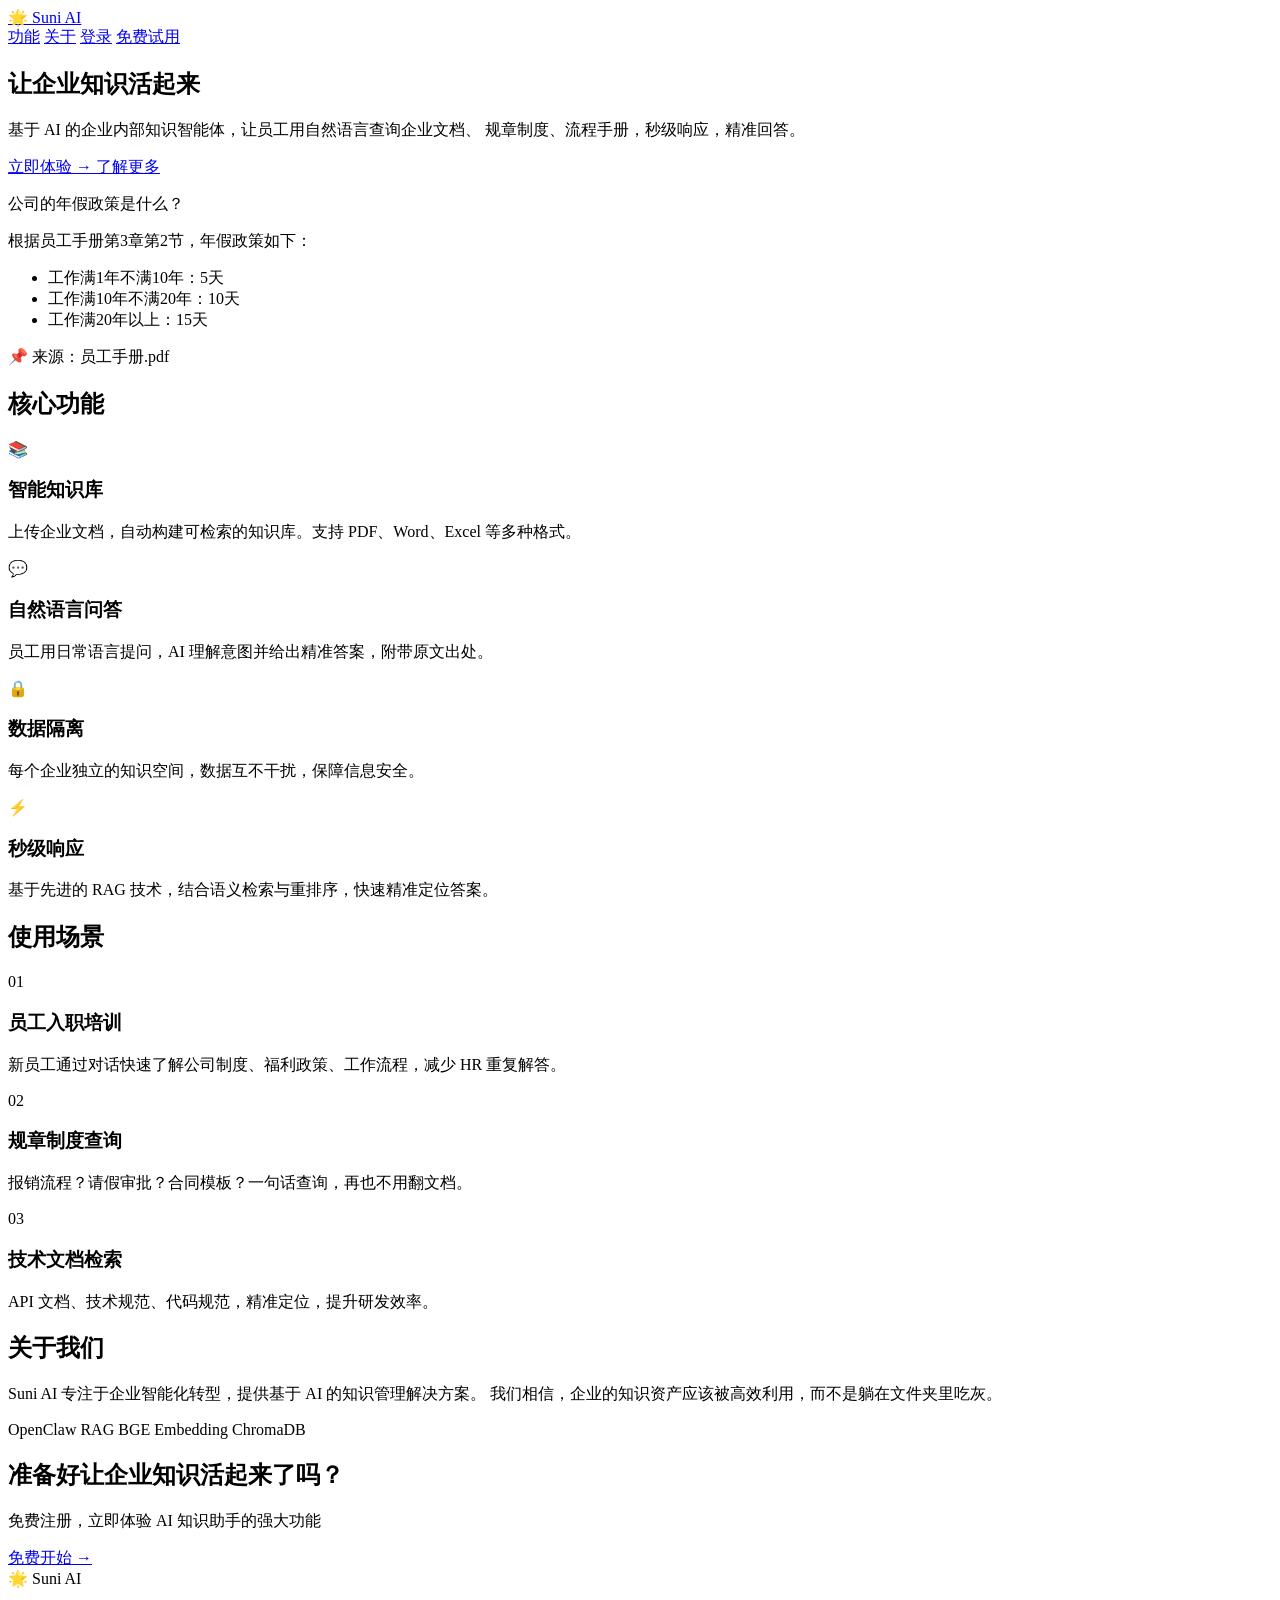
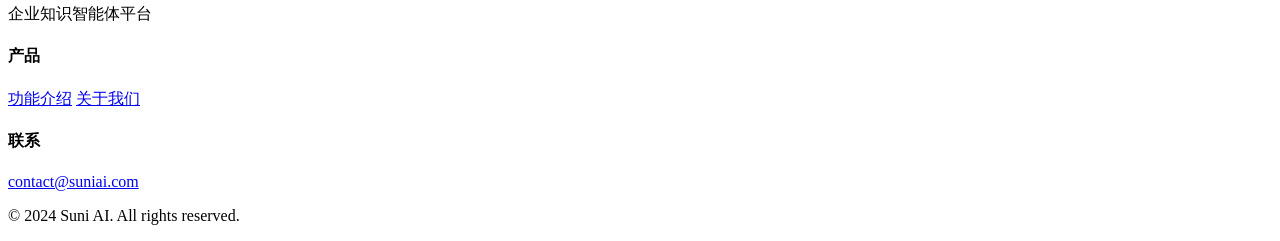
==== web/templates/index.html @ 7c5f3699 "feat: 添加 Web 用户系统和前端界面 新增功能: - 用户注册/登录系统 (JWT 认证) - 用户知识库管理 (上传/索引/删除) - 用户隔离的 RAG 检索 - Web 前端界面 (主页" ====
<!DOCTYPE html>
<html lang="zh-CN">
<head>
    <meta charset="UTF-8">
    <meta name="viewport" content="width=device-width, initial-scale=1.0">
    <title>Suni AI - 企业知识智能体</title>
    <link rel="stylesheet" href="/static/style.css">
</head>
<body>
    <!-- 导航栏 -->
    <nav class="navbar">
        <div class="container">
            <a href="/" class="logo">
                <span class="logo-icon">🌟</span>
                <span class="logo-text">Suni AI</span>
            </a>
            <div class="nav-links">
                <a href="#features">功能</a>
                <a href="#about">关于</a>
                <a href="/login" class="btn btn-outline">登录</a>
                <a href="/register" class="btn btn-primary">免费试用</a>
            </div>
        </div>
    </nav>

    <!-- Hero 区域 -->
    <section class="hero">
        <div class="container">
            <div class="hero-content">
                <h1>让企业知识<span class="highlight">活</span>起来</h1>
                <p class="subtitle">
                    基于 AI 的企业内部知识智能体，让员工用自然语言查询企业文档、
                    规章制度、流程手册，秒级响应，精准回答。
                </p>
                <div class="hero-actions">
                    <a href="/register" class="btn btn-primary btn-large">
                        立即体验 →
                    </a>
                    <a href="#features" class="btn btn-outline btn-large">
                        了解更多
                    </a>
                </div>
            </div>
            <div class="hero-visual">
                <div class="chat-preview">
                    <div class="chat-message user">
                        <p>公司的年假政策是什么？</p>
                    </div>
                    <div class="chat-message assistant">
                        <p>根据员工手册第3章第2节，年假政策如下：</p>
                        <ul>
                            <li>工作满1年不满10年：5天</li>
                            <li>工作满10年不满20年：10天</li>
                            <li>工作满20年以上：15天</li>
                        </ul>
                        <p class="source">📌 来源：员工手册.pdf</p>
                    </div>
                </div>
            </div>
        </div>
    </section>

    <!-- 功能区域 -->
    <section id="features" class="features">
        <div class="container">
            <h2>核心功能</h2>
            <div class="features-grid">
                <div class="feature-card">
                    <div class="feature-icon">📚</div>
                    <h3>智能知识库</h3>
                    <p>上传企业文档，自动构建可检索的知识库。支持 PDF、Word、Excel 等多种格式。</p>
                </div>
                <div class="feature-card">
                    <div class="feature-icon">💬</div>
                    <h3>自然语言问答</h3>
                    <p>员工用日常语言提问，AI 理解意图并给出精准答案，附带原文出处。</p>
                </div>
                <div class="feature-card">
                    <div class="feature-icon">🔒</div>
                    <h3>数据隔离</h3>
                    <p>每个企业独立的知识空间，数据互不干扰，保障信息安全。</p>
                </div>
                <div class="feature-card">
                    <div class="feature-icon">⚡</div>
                    <h3>秒级响应</h3>
                    <p>基于先进的 RAG 技术，结合语义检索与重排序，快速精准定位答案。</p>
                </div>
            </div>
        </div>
    </section>

    <!-- 使用场景 -->
    <section class="scenarios">
        <div class="container">
            <h2>使用场景</h2>
            <div class="scenarios-list">
                <div class="scenario">
                    <div class="scenario-number">01</div>
                    <div class="scenario-content">
                        <h3>员工入职培训</h3>
                        <p>新员工通过对话快速了解公司制度、福利政策、工作流程，减少 HR 重复解答。</p>
                    </div>
                </div>
                <div class="scenario">
                    <div class="scenario-number">02</div>
                    <div class="scenario-content">
                        <h3>规章制度查询</h3>
                        <p>报销流程？请假审批？合同模板？一句话查询，再也不用翻文档。</p>
                    </div>
                </div>
                <div class="scenario">
                    <div class="scenario-number">03</div>
                    <div class="scenario-content">
                        <h3>技术文档检索</h3>
                        <p>API 文档、技术规范、代码规范，精准定位，提升研发效率。</p>
                    </div>
                </div>
            </div>
        </div>
    </section>

    <!-- 关于 -->
    <section id="about" class="about">
        <div class="container">
            <h2>关于我们</h2>
            <p>
                Suni AI 专注于企业智能化转型，提供基于 AI 的知识管理解决方案。
                我们相信，企业的知识资产应该被高效利用，而不是躺在文件夹里吃灰。
            </p>
            <div class="tech-stack">
                <span class="tech-tag">OpenClaw</span>
                <span class="tech-tag">RAG</span>
                <span class="tech-tag">BGE Embedding</span>
                <span class="tech-tag">ChromaDB</span>
            </div>
        </div>
    </section>

    <!-- CTA -->
    <section class="cta">
        <div class="container">
            <h2>准备好让企业知识活起来了吗？</h2>
            <p>免费注册，立即体验 AI 知识助手的强大功能</p>
            <a href="/register" class="btn btn-primary btn-large">免费开始 →</a>
        </div>
    </section>

    <!-- 页脚 -->
    <footer class="footer">
        <div class="container">
            <div class="footer-content">
                <div class="footer-brand">
                    <span class="logo-icon">🌟</span>
                    <span class="logo-text">Suni AI</span>
                    <p>企业知识智能体平台</p>
                </div>
                <div class="footer-links">
                    <div class="footer-section">
                        <h4>产品</h4>
                        <a href="#features">功能介绍</a>
                        <a href="#about">关于我们</a>
                    </div>
                    <div class="footer-section">
                        <h4>联系</h4>
                        <a href="mailto:contact@suniai.com">contact@suniai.com</a>
                    </div>
                </div>
            </div>
            <div class="footer-bottom">
                <p>&copy; 2024 Suni AI. All rights reserved.</p>
            </div>
        </div>
    </footer>

    <script src="/static/main.js"></script>
</body>
</html>
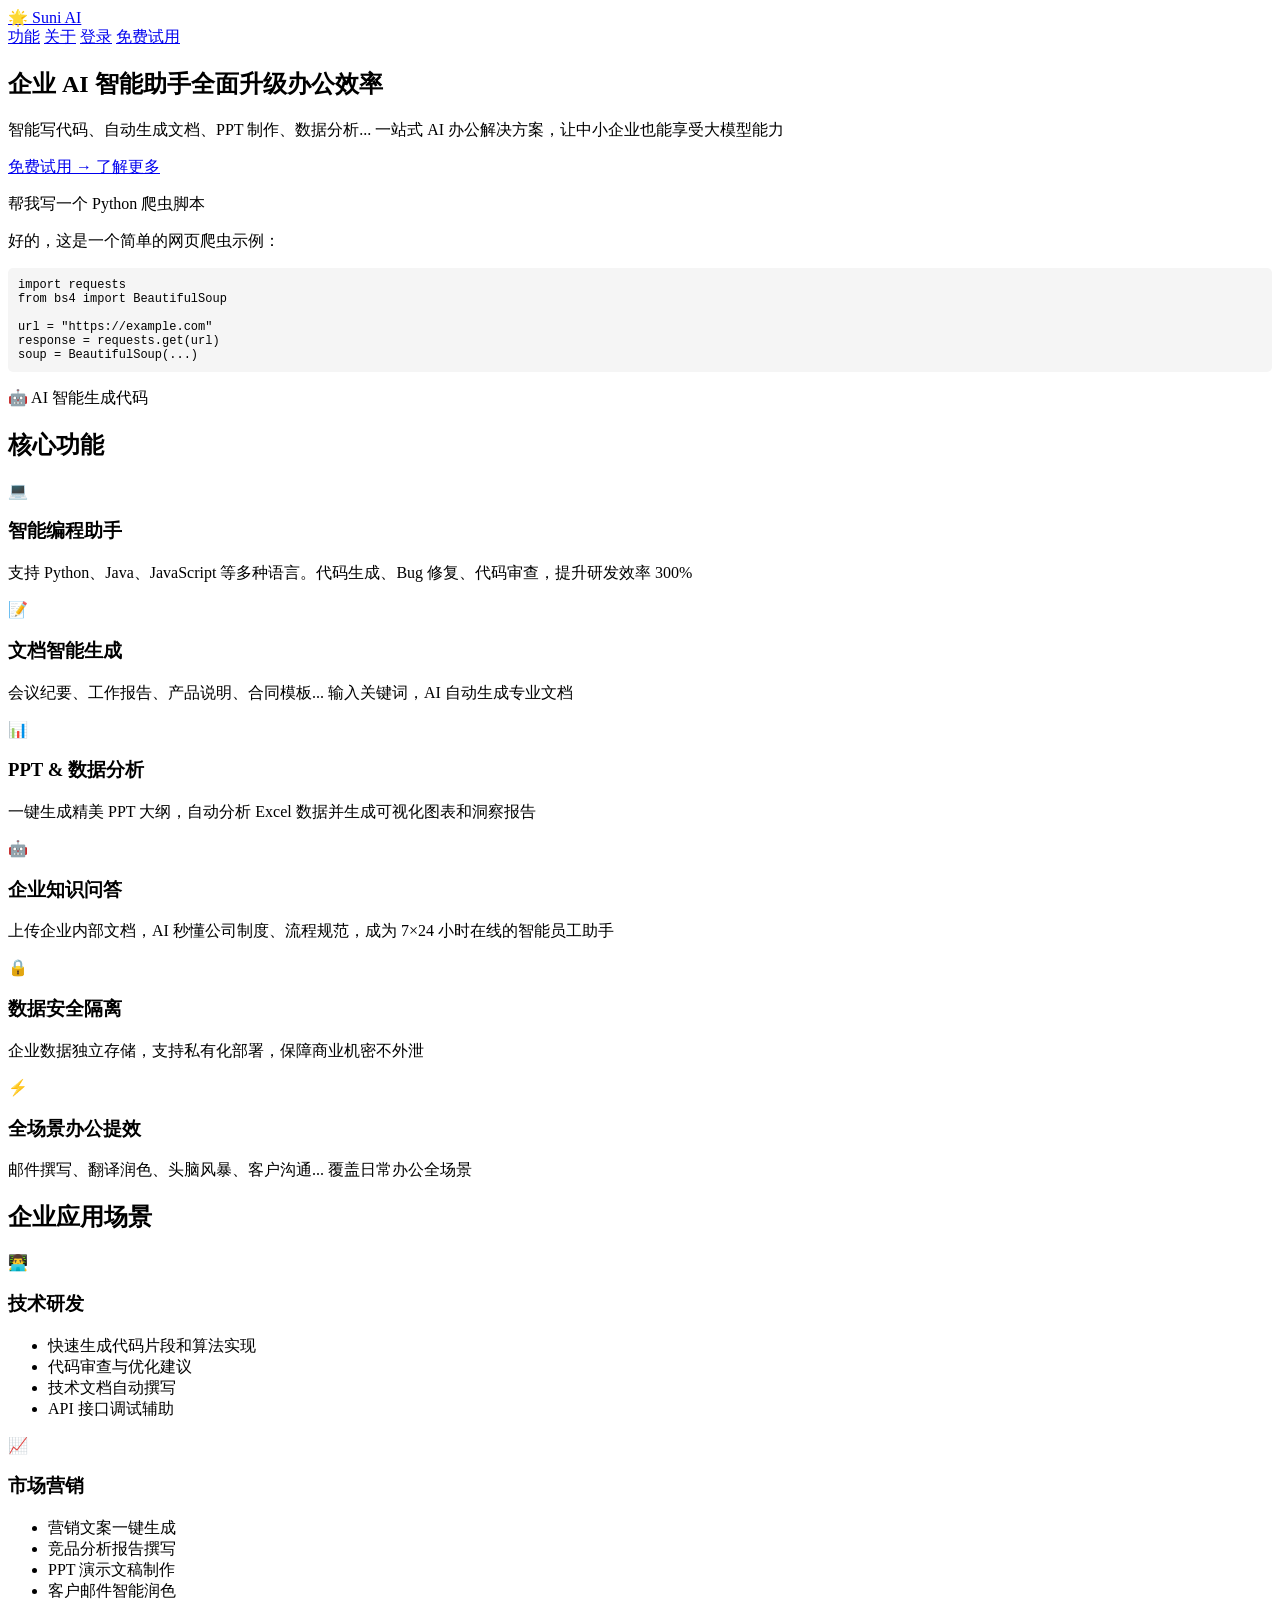
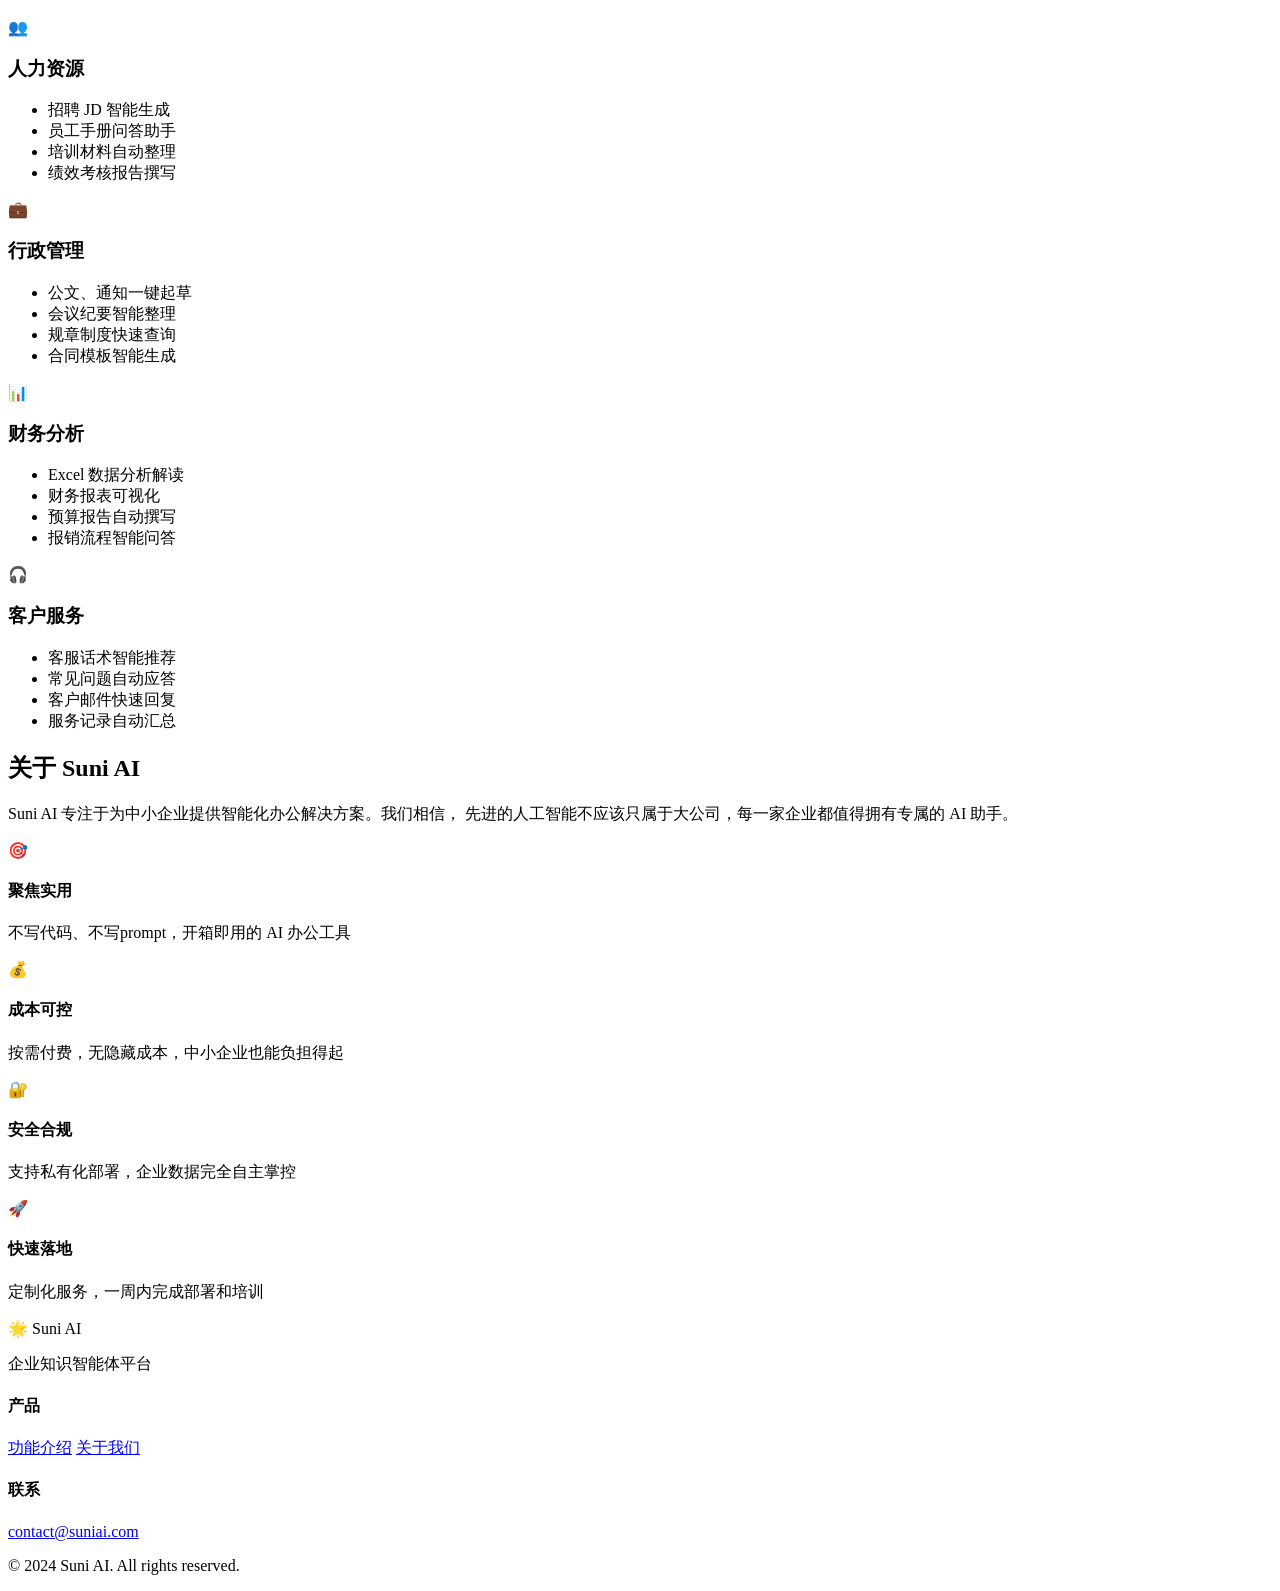
==== commit 6e77c178: "feat: 全面升级 AI 办公功能，添加使用限制\n\n- 修改核心功能描述为 AI 实用功能（编程、写作、PPT、数据分析）\n- 优化使用场景，覆盖多部门应用场景\n- 修改关于我们，强调 AI" ====
--- a/web/templates/index.html
+++ b/web/templates/index.html
@@ -27,14 +27,14 @@
     <section class="hero">
         <div class="container">
             <div class="hero-content">
-                <h1>让企业知识<span class="highlight">活</span>起来</h1>
+                <h1>企业 AI 智能助手<span class="highlight">全面升级</span>办公效率</h1>
                 <p class="subtitle">
-                    基于 AI 的企业内部知识智能体，让员工用自然语言查询企业文档、
-                    规章制度、流程手册，秒级响应，精准回答。
+                    智能写代码、自动生成文档、PPT 制作、数据分析...
+                    一站式 AI 办公解决方案，让中小企业也能享受大模型能力
                 </p>
                 <div class="hero-actions">
                     <a href="/register" class="btn btn-primary btn-large">
-                        立即体验 →
+                        免费试用 →
                     </a>
                     <a href="#features" class="btn btn-outline btn-large">
                         了解更多
@@ -44,16 +44,17 @@
             <div class="hero-visual">
                 <div class="chat-preview">
                     <div class="chat-message user">
-                        <p>公司的年假政策是什么？</p>
+                        <p>帮我写一个 Python 爬虫脚本</p>
                     </div>
                     <div class="chat-message assistant">
-                        <p>根据员工手册第3章第2节，年假政策如下：</p>
-                        <ul>
-                            <li>工作满1年不满10年：5天</li>
-                            <li>工作满10年不满20年：10天</li>
-                            <li>工作满20年以上：15天</li>
-                        </ul>
-                        <p class="source">📌 来源：员工手册.pdf</p>
+                        <p>好的，这是一个简单的网页爬虫示例：</p>
+                        <pre style="background:#f5f5f5;padding:10px;border-radius:5px;font-size:12px;">import requests
+from bs4 import BeautifulSoup
+
+url = "https://example.com"
+response = requests.get(url)
+soup = BeautifulSoup(...)</pre>
+                        <p class="source">🤖 AI 智能生成代码</p>
                     </div>
                 </div>
             </div>
@@ -66,24 +67,34 @@
             <h2>核心功能</h2>
             <div class="features-grid">
                 <div class="feature-card">
-                    <div class="feature-icon">📚</div>
-                    <h3>智能知识库</h3>
-                    <p>上传企业文档，自动构建可检索的知识库。支持 PDF、Word、Excel 等多种格式。</p>
-                </div>
-                <div class="feature-card">
-                    <div class="feature-icon">💬</div>
-                    <h3>自然语言问答</h3>
-                    <p>员工用日常语言提问，AI 理解意图并给出精准答案，附带原文出处。</p>
+                    <div class="feature-icon">💻</div>
+                    <h3>智能编程助手</h3>
+                    <p>支持 Python、Java、JavaScript 等多种语言。代码生成、Bug 修复、代码审查，提升研发效率 300%</p>
+                </div>
+                <div class="feature-card">
+                    <div class="feature-icon">📝</div>
+                    <h3>文档智能生成</h3>
+                    <p>会议纪要、工作报告、产品说明、合同模板... 输入关键词，AI 自动生成专业文档</p>
+                </div>
+                <div class="feature-card">
+                    <div class="feature-icon">📊</div>
+                    <h3>PPT & 数据分析</h3>
+                    <p>一键生成精美 PPT 大纲，自动分析 Excel 数据并生成可视化图表和洞察报告</p>
+                </div>
+                <div class="feature-card">
+                    <div class="feature-icon">🤖</div>
+                    <h3>企业知识问答</h3>
+                    <p>上传企业内部文档，AI 秒懂公司制度、流程规范，成为 7×24 小时在线的智能员工助手</p>
                 </div>
                 <div class="feature-card">
                     <div class="feature-icon">🔒</div>
-                    <h3>数据隔离</h3>
-                    <p>每个企业独立的知识空间，数据互不干扰，保障信息安全。</p>
+                    <h3>数据安全隔离</h3>
+                    <p>企业数据独立存储，支持私有化部署，保障商业机密不外泄</p>
                 </div>
                 <div class="feature-card">
                     <div class="feature-icon">⚡</div>
-                    <h3>秒级响应</h3>
-                    <p>基于先进的 RAG 技术，结合语义检索与重排序，快速精准定位答案。</p>
+                    <h3>全场景办公提效</h3>
+                    <p>邮件撰写、翻译润色、头脑风暴、客户沟通... 覆盖日常办公全场景</p>
                 </div>
             </div>
         </div>
@@ -92,28 +103,67 @@
     <!-- 使用场景 -->
     <section class="scenarios">
         <div class="container">
-            <h2>使用场景</h2>
-            <div class="scenarios-list">
-                <div class="scenario">
-                    <div class="scenario-number">01</div>
-                    <div class="scenario-content">
-                        <h3>员工入职培训</h3>
-                        <p>新员工通过对话快速了解公司制度、福利政策、工作流程，减少 HR 重复解答。</p>
-                    </div>
-                </div>
-                <div class="scenario">
-                    <div class="scenario-number">02</div>
-                    <div class="scenario-content">
-                        <h3>规章制度查询</h3>
-                        <p>报销流程？请假审批？合同模板？一句话查询，再也不用翻文档。</p>
-                    </div>
-                </div>
-                <div class="scenario">
-                    <div class="scenario-number">03</div>
-                    <div class="scenario-content">
-                        <h3>技术文档检索</h3>
-                        <p>API 文档、技术规范、代码规范，精准定位，提升研发效率。</p>
-                    </div>
+            <h2>企业应用场景</h2>
+            <div class="scenarios-grid">
+                <div class="scenario-card">
+                    <div class="scenario-icon">👨‍💻</div>
+                    <h3>技术研发</h3>
+                    <ul>
+                        <li>快速生成代码片段和算法实现</li>
+                        <li>代码审查与优化建议</li>
+                        <li>技术文档自动撰写</li>
+                        <li>API 接口调试辅助</li>
+                    </ul>
+                </div>
+                <div class="scenario-card">
+                    <div class="scenario-icon">📈</div>
+                    <h3>市场营销</h3>
+                    <ul>
+                        <li>营销文案一键生成</li>
+                        <li>竞品分析报告撰写</li>
+                        <li>PPT 演示文稿制作</li>
+                        <li>客户邮件智能润色</li>
+                    </ul>
+                </div>
+                <div class="scenario-card">
+                    <div class="scenario-icon">👥</div>
+                    <h3>人力资源</h3>
+                    <ul>
+                        <li>招聘 JD 智能生成</li>
+                        <li>员工手册问答助手</li>
+                        <li>培训材料自动整理</li>
+                        <li>绩效考核报告撰写</li>
+                    </ul>
+                </div>
+                <div class="scenario-card">
+                    <div class="scenario-icon">💼</div>
+                    <h3>行政管理</h3>
+                    <ul>
+                        <li>公文、通知一键起草</li>
+                        <li>会议纪要智能整理</li>
+                        <li>规章制度快速查询</li>
+                        <li>合同模板智能生成</li>
+                    </ul>
+                </div>
+                <div class="scenario-card">
+                    <div class="scenario-icon">📊</div>
+                    <h3>财务分析</h3>
+                    <ul>
+                        <li>Excel 数据分析解读</li>
+                        <li>财务报表可视化</li>
+                        <li>预算报告自动撰写</li>
+                        <li>报销流程智能问答</li>
+                    </ul>
+                </div>
+                <div class="scenario-card">
+                    <div class="scenario-icon">🎧</div>
+                    <h3>客户服务</h3>
+                    <ul>
+                        <li>客服话术智能推荐</li>
+                        <li>常见问题自动应答</li>
+                        <li>客户邮件快速回复</li>
+                        <li>服务记录自动汇总</li>
+                    </ul>
                 </div>
             </div>
         </div>
@@ -122,26 +172,33 @@
     <!-- 关于 -->
     <section id="about" class="about">
         <div class="container">
-            <h2>关于我们</h2>
-            <p>
-                Suni AI 专注于企业智能化转型，提供基于 AI 的知识管理解决方案。
-                我们相信，企业的知识资产应该被高效利用，而不是躺在文件夹里吃灰。
+            <h2>关于 Suni AI</h2>
+            <p class="about-desc">
+                Suni AI 专注于为中小企业提供智能化办公解决方案。我们相信，
+                先进的人工智能不应该只属于大公司，每一家企业都值得拥有专属的 AI 助手。
             </p>
-            <div class="tech-stack">
-                <span class="tech-tag">OpenClaw</span>
-                <span class="tech-tag">RAG</span>
-                <span class="tech-tag">BGE Embedding</span>
-                <span class="tech-tag">ChromaDB</span>
-            </div>
-        </div>
-    </section>
-
-    <!-- CTA -->
-    <section class="cta">
-        <div class="container">
-            <h2>准备好让企业知识活起来了吗？</h2>
-            <p>免费注册，立即体验 AI 知识助手的强大功能</p>
-            <a href="/register" class="btn btn-primary btn-large">免费开始 →</a>
+            <div class="about-features">
+                <div class="about-item">
+                    <span class="about-icon">🎯</span>
+                    <h4>聚焦实用</h4>
+                    <p>不写代码、不写prompt，开箱即用的 AI 办公工具</p>
+                </div>
+                <div class="about-item">
+                    <span class="about-icon">💰</span>
+                    <h4>成本可控</h4>
+                    <p>按需付费，无隐藏成本，中小企业也能负担得起</p>
+                </div>
+                <div class="about-item">
+                    <span class="about-icon">🔐</span>
+                    <h4>安全合规</h4>
+                    <p>支持私有化部署，企业数据完全自主掌控</p>
+                </div>
+                <div class="about-item">
+                    <span class="about-icon">🚀</span>
+                    <h4>快速落地</h4>
+                    <p>定制化服务，一周内完成部署和培训</p>
+                </div>
+            </div>
         </div>
     </section>
 
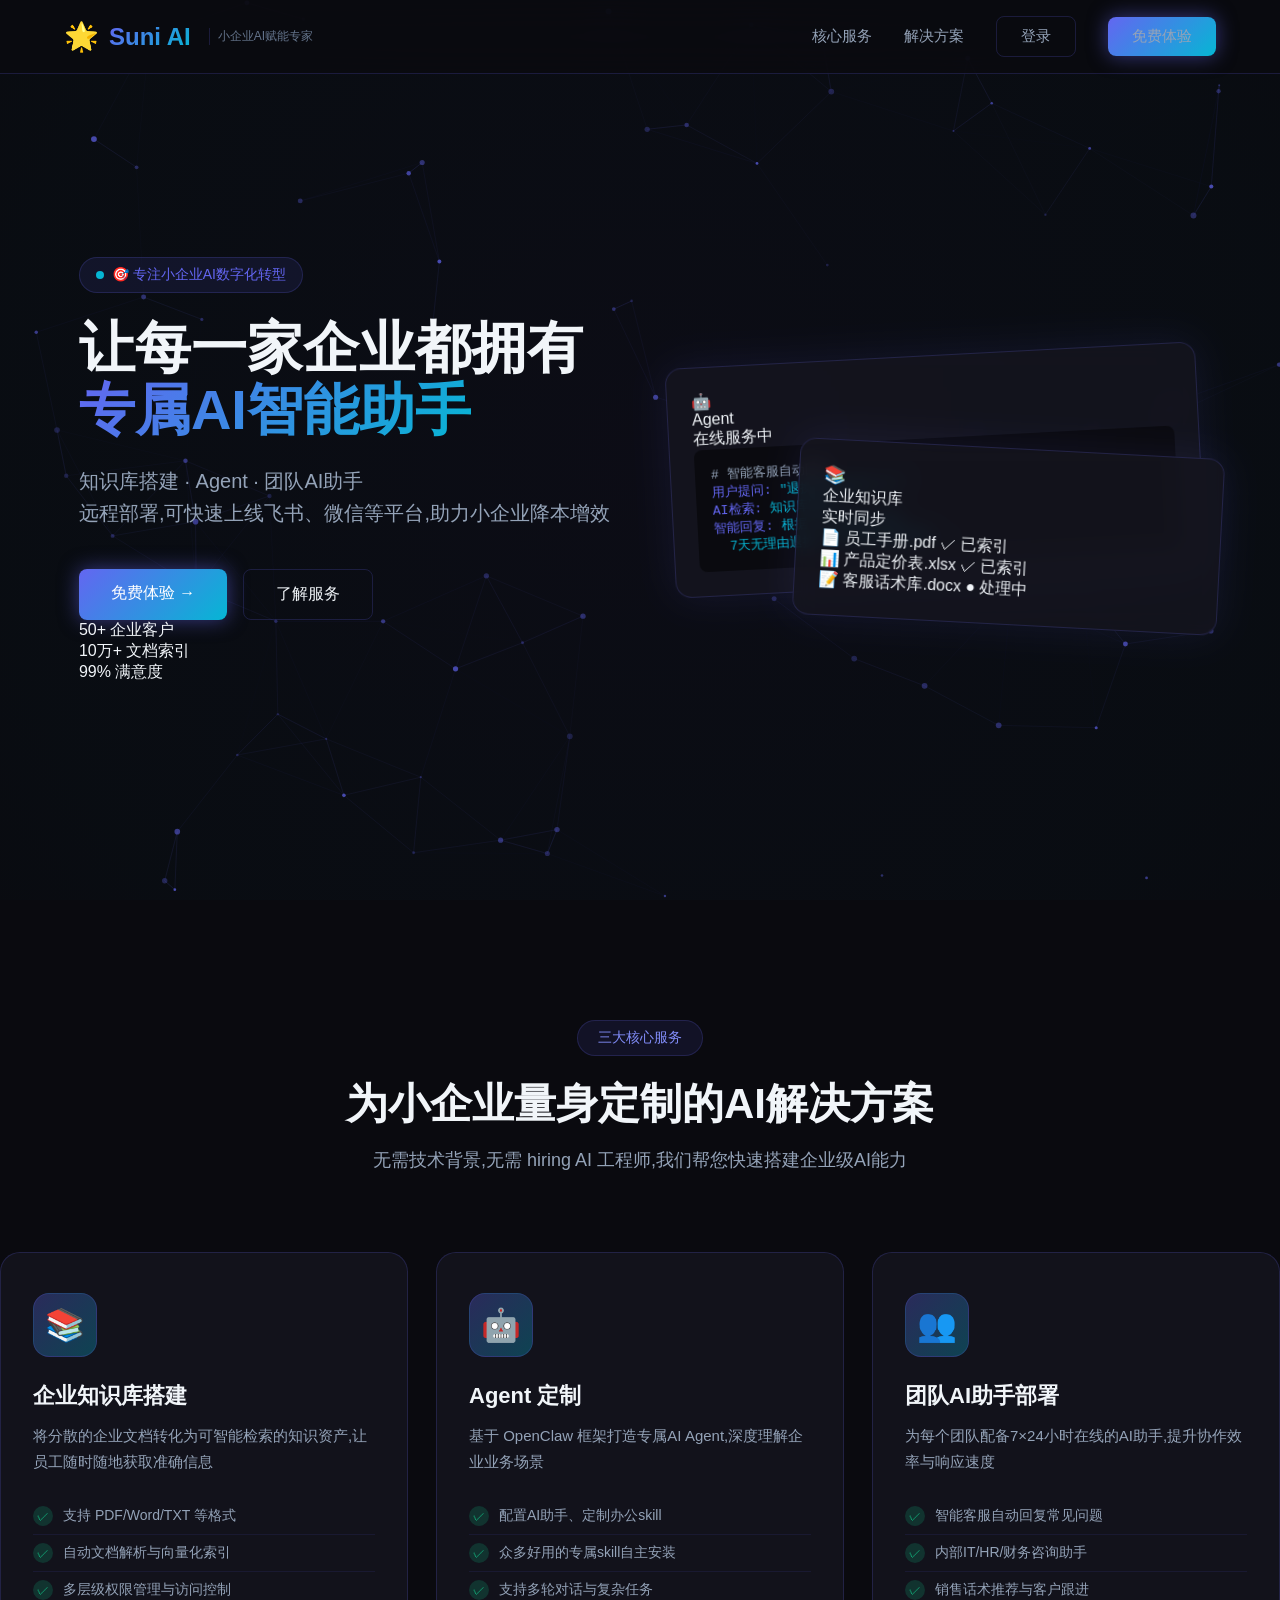
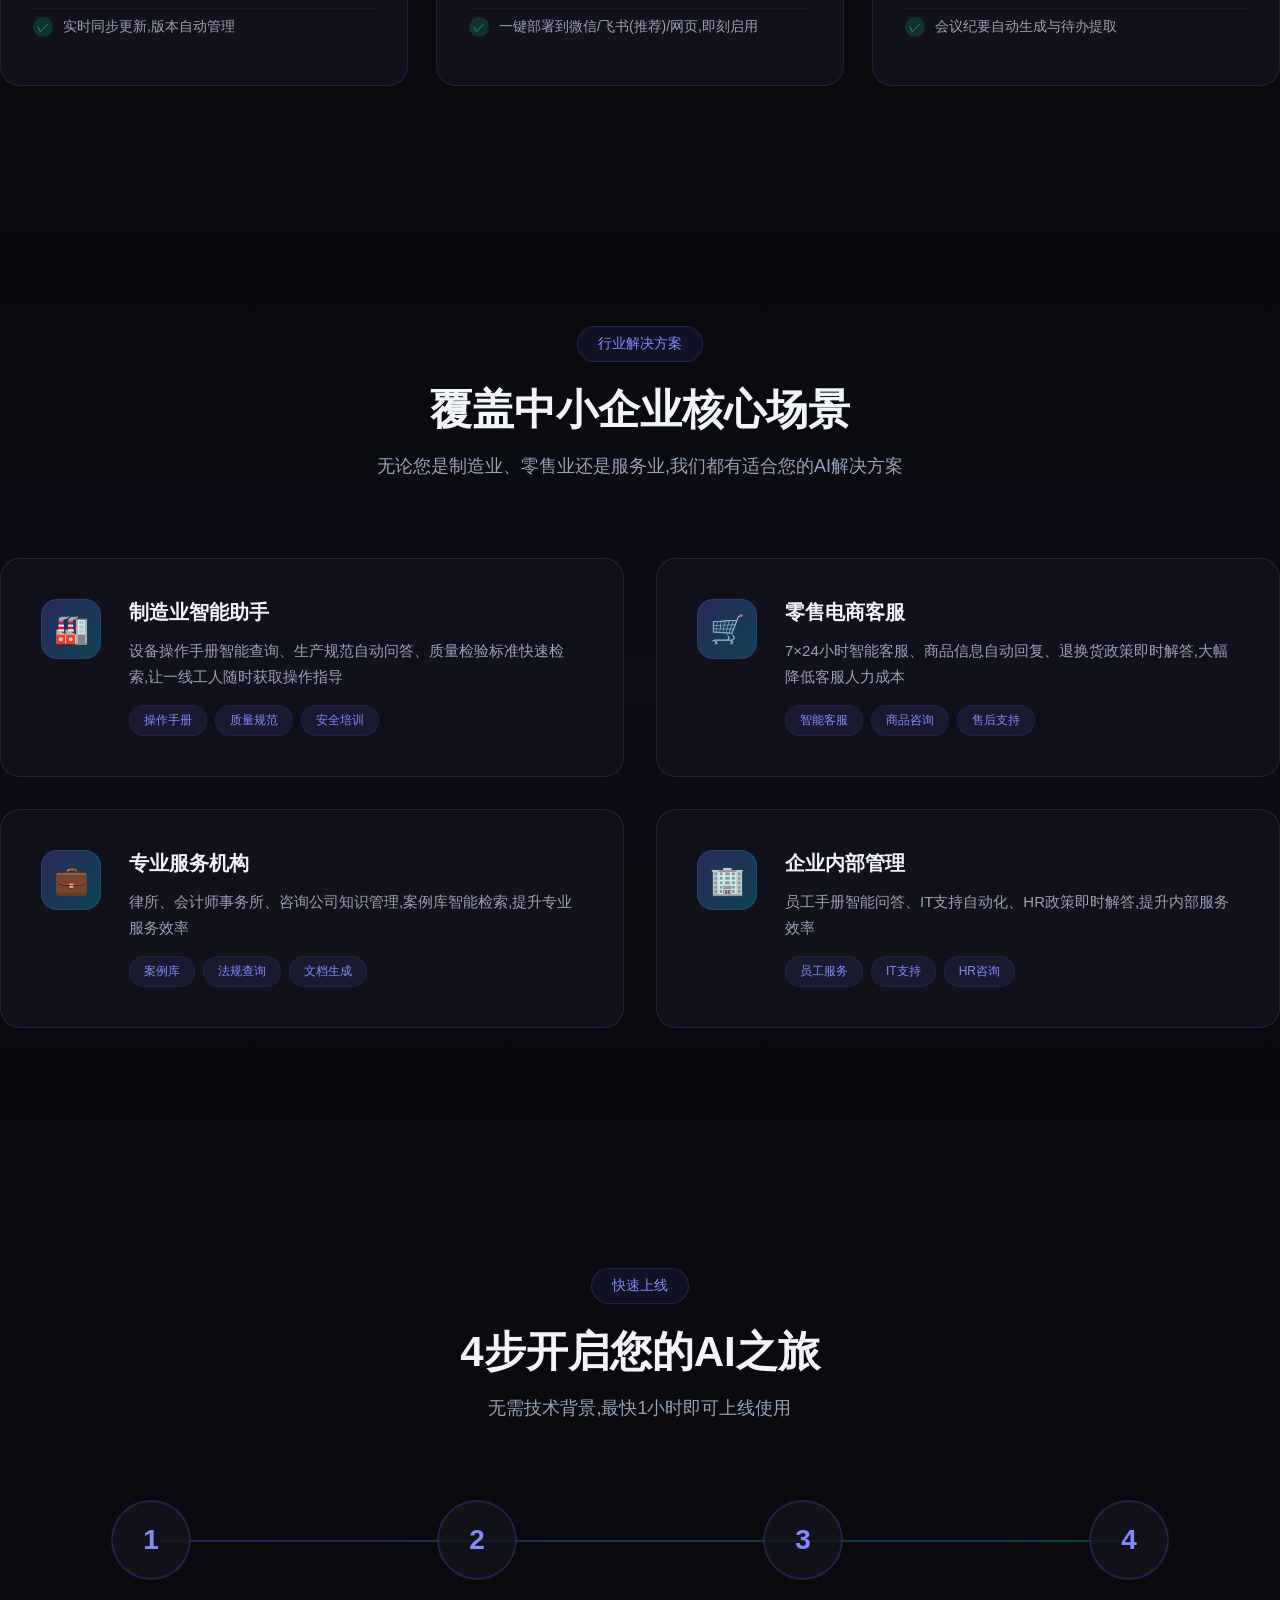
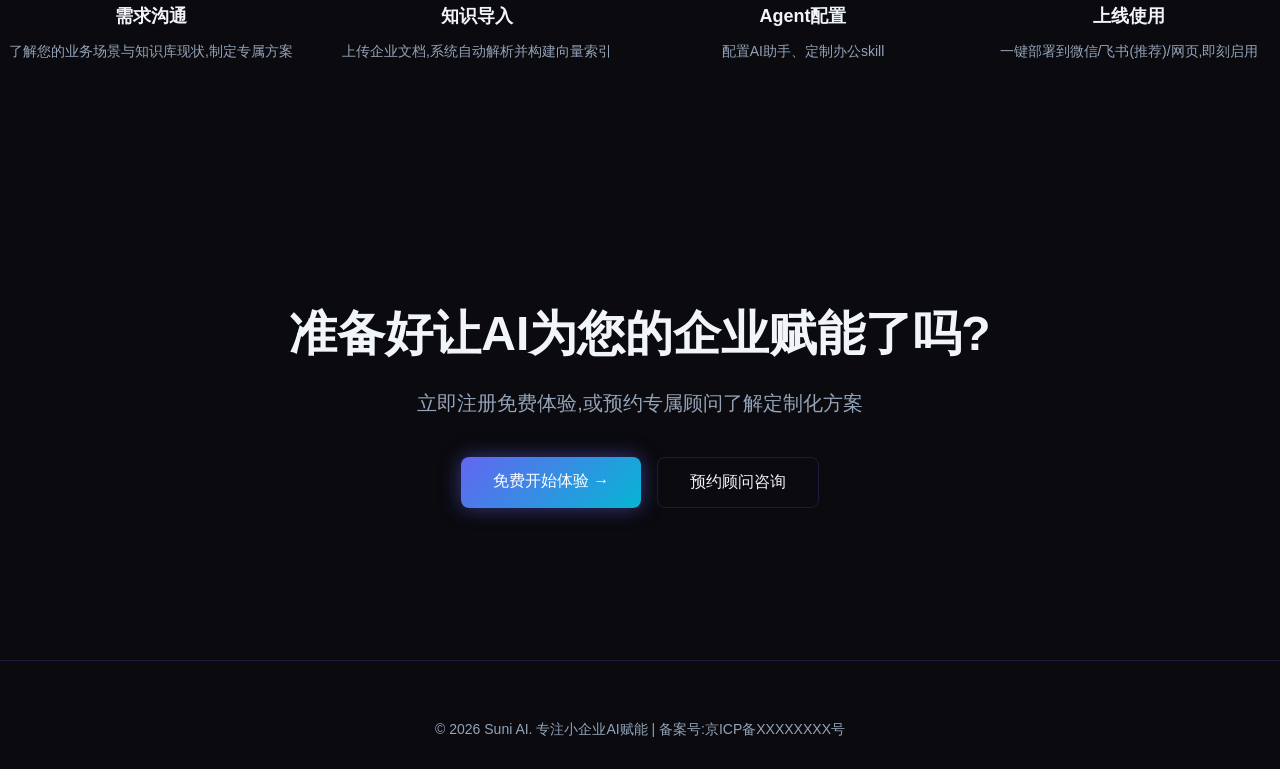
==== commit 7501341c: "feat: 更新部署脚本并清理敏感信息 - 优化 deploy.sh 一键部署脚本 - 清理所有明文密钥（JWT、邮箱密码、API Key 等） - 添加 .env.example 环境变量模板 - " ====
--- a/web/templates/index.html
+++ b/web/templates/index.html
@@ -3,22 +3,965 @@
 <head>
     <meta charset="UTF-8">
     <meta name="viewport" content="width=device-width, initial-scale=1.0">
-    <title>Suni AI - 企业知识智能体</title>
+    <title>Suni AI - 小企业AI赋能专家 | 知识库·智能体·团队助手</title>
+    <meta name="description" content="专注小企业AI数字化转型,提供知识库搭建、Agent定制、团队AI助手一站式解决方案">
     <link rel="stylesheet" href="/static/style.css">
+    <style>
+        /* 设计系统 - 科技感深色主题 */
+        :root {
+            --bg-dark: #0a0a0f;
+            --bg-card: rgba(20, 20, 30, 0.8);
+            --bg-card-hover: rgba(30, 30, 45, 0.9);
+            --primary: #6366f1;
+            --primary-light: #818cf8;
+            --primary-glow: rgba(99, 102, 241, 0.5);
+            --accent: #06b6d4;
+            --accent-glow: rgba(6, 182, 212, 0.5);
+            --success: #10b981;
+            --warning: #f59e0b;
+            --text: #f1f5f9;
+            --text-muted: #94a3b8;
+            --text-dim: #64748b;
+            --border: rgba(99, 102, 241, 0.2);
+            --border-light: rgba(99, 102, 241, 0.1);
+            --gradient-primary: linear-gradient(135deg, var(--primary) 0%, var(--accent) 100%);
+            --gradient-glow: linear-gradient(135deg, rgba(99, 102, 241, 0.3) 0%, rgba(6, 182, 212, 0.3) 100%);
+        }
+
+        * {
+            margin: 0;
+            padding: 0;
+            box-sizing: border-box;
+        }
+
+        body {
+            font-family: -apple-system, BlinkMacSystemFont, 'Segoe UI', Roboto, sans-serif;
+            background: var(--bg-dark);
+            color: var(--text);
+            overflow-x: hidden;
+        }
+
+        /* 动态背景 Canvas */
+        #bg-canvas {
+            position: fixed;
+            top: 0;
+            left: 0;
+            width: 100%;
+            height: 100%;
+            z-index: -1;
+        }
+
+        /* 导航栏 */
+        .navbar {
+            position: fixed;
+            top: 0;
+            left: 0;
+            right: 0;
+            z-index: 100;
+            padding: 16px 0;
+            background: rgba(10, 10, 15, 0.8);
+            backdrop-filter: blur(20px);
+            border-bottom: 1px solid var(--border);
+        }
+
+        .navbar .container {
+            max-width: 1200px;
+            margin: 0 auto;
+            padding: 0 24px;
+            display: flex;
+            justify-content: space-between;
+            align-items: center;
+        }
+
+        .logo {
+            display: flex;
+            align-items: center;
+            gap: 10px;
+            text-decoration: none;
+            color: var(--text);
+        }
+
+        .logo-icon {
+            font-size: 28px;
+            animation: pulse 2s ease-in-out infinite;
+        }
+
+        @keyframes pulse {
+            0%, 100% { transform: scale(1); filter: brightness(1); }
+            50% { transform: scale(1.1); filter: brightness(1.3); }
+        }
+
+        .logo-text {
+            font-size: 24px;
+            font-weight: 700;
+            background: var(--gradient-primary);
+            -webkit-background-clip: text;
+            -webkit-text-fill-color: transparent;
+            background-clip: text;
+        }
+
+        .logo-tagline {
+            font-size: 12px;
+            color: var(--text-dim);
+            margin-left: 8px;
+            padding-left: 8px;
+            border-left: 1px solid var(--border);
+        }
+
+        .nav-links {
+            display: flex;
+            align-items: center;
+            gap: 32px;
+        }
+
+        .nav-links a {
+            color: var(--text-muted);
+            text-decoration: none;
+            font-size: 15px;
+            transition: color 0.3s;
+            position: relative;
+        }
+
+        .nav-links a:hover {
+            color: var(--text);
+        }
+
+        .nav-links a::after {
+            content: '';
+            position: absolute;
+            bottom: -4px;
+            left: 0;
+            width: 0;
+            height: 2px;
+            background: var(--gradient-primary);
+            transition: width 0.3s;
+        }
+
+        .nav-links a:hover::after {
+            width: 100%;
+        }
+
+        .btn {
+            padding: 10px 24px;
+            border-radius: 8px;
+            font-size: 15px;
+            font-weight: 500;
+            text-decoration: none;
+            transition: all 0.3s;
+            cursor: pointer;
+            border: none;
+        }
+
+        .btn-primary {
+            background: var(--gradient-primary);
+            color: white;
+            box-shadow: 0 0 20px var(--primary-glow);
+        }
+
+        .btn-primary:hover {
+            transform: translateY(-2px);
+            box-shadow: 0 0 30px var(--primary-glow), 0 0 60px var(--accent-glow);
+        }
+
+        .btn-outline {
+            background: transparent;
+            border: 1px solid var(--border);
+            color: var(--text);
+        }
+
+        .btn-outline:hover {
+            border-color: var(--primary);
+            box-shadow: 0 0 20px var(--primary-glow);
+        }
+
+        .btn-large {
+            padding: 14px 32px;
+            font-size: 16px;
+        }
+
+        /* Hero 区域 */
+        .hero {
+            min-height: 100vh;
+            display: flex;
+            align-items: center;
+            padding: 120px 0 80px;
+            position: relative;
+        }
+
+        .hero .container {
+            max-width: 1200px;
+            margin: 0 auto;
+            padding: 0 24px;
+            display: grid;
+            grid-template-columns: 1fr 1fr;
+            gap: 60px;
+            align-items: center;
+        }
+
+        .hero-badge {
+            display: inline-flex;
+            align-items: center;
+            gap: 8px;
+            padding: 8px 16px;
+            background: rgba(99, 102, 241, 0.1);
+            border: 1px solid var(--border);
+            border-radius: 20px;
+            font-size: 14px;
+            color: var(--primary);
+            margin-bottom: 24px;
+        }
+
+        .hero-badge::before {
+            content: '';
+            width: 8px;
+            height: 8px;
+            background: var(--accent);
+            border-radius: 50%;
+            animation: blink 1.5s ease-in-out infinite;
+        }
+
+        @keyframes blink {
+            0%, 100% { opacity: 1; }
+            50% { opacity: 0.3; }
+        }
+
+        .hero h1 {
+            font-size: 56px;
+            font-weight: 700;
+            line-height: 1.1;
+            margin-bottom: 24px;
+        }
+
+        .hero h1 .gradient-text {
+            background: linear-gradient(135deg, var(--primary) 0%, var(--accent) 100%);
+            -webkit-background-clip: text;
+            -webkit-text-fill-color: transparent;
+            background-clip: text;
+        }
+
+        .hero-subtitle {
+            font-size: 20px;
+            color: var(--text-muted);
+            line-height: 1.6;
+            margin-bottom: 40px;
+        }
+
+        .hero-actions {
+            display: flex;
+            gap: 16px;
+        }
+
+        /* 特性标签 */
+        .hero-features {
+            display: flex;
+            gap: 24px;
+            margin-top: 48px;
+        }
+
+        .hero-feature {
+            display: flex;
+            align-items: center;
+            gap: 8px;
+            font-size: 14px;
+            color: var(--text-muted);
+        }
+
+        .hero-feature-icon {
+            width: 20px;
+            height: 20px;
+            background: linear-gradient(135deg, var(--primary), var(--accent));
+            border-radius: 4px;
+            display: flex;
+            align-items: center;
+            justify-content: center;
+            font-size: 12px;
+        }
+
+        /* 视觉区域 */
+        .hero-visual {
+            position: relative;
+        }
+
+        .floating-card {
+            background: var(--bg-card);
+            border: 1px solid var(--border);
+            border-radius: 16px;
+            padding: 24px;
+            backdrop-filter: blur(10px);
+            box-shadow: 0 0 40px rgba(99, 102, 241, 0.1);
+        }
+
+        .floating-card.primary {
+            transform: rotate(-3deg);
+            animation: float 6s ease-in-out infinite;
+        }
+
+        .floating-card.secondary {
+            position: absolute;
+            bottom: -40px;
+            right: -20px;
+            width: 80%;
+            transform: rotate(3deg);
+            animation: float 6s ease-in-out infinite 0.5s;
+        }
+
+        @keyframes float {
+            0%, 100% { transform: translateY(0) rotate(-3deg); }
+            50% { transform: translateY(-20px) rotate(-3deg); }
+        }
+
+        .code-block {
+            background: rgba(0, 0, 0, 0.5);
+            border-radius: 8px;
+            padding: 16px;
+            font-family: 'Consolas', monospace;
+            font-size: 13px;
+            color: var(--accent);
+            overflow-x: auto;
+        }
+
+        .code-block .comment {
+            color: var(--text-muted);
+        }
+
+        .code-block .keyword {
+            color: var(--primary);
+        }
+
+        /* 功能区域 */
+        .features {
+            padding: 120px 0;
+            position: relative;
+        }
+
+        .features::before {
+            content: '';
+            position: absolute;
+            top: 0;
+            left: 50%;
+            transform: translateX(-50%);
+            width: 80%;
+            height: 1px;
+            background: linear-gradient(90deg, transparent, var(--border), transparent);
+        }
+
+        .features .container {
+            max-width: 1200px;
+            margin: 0 auto;
+            padding: 0 24px;
+        }
+
+        .section-header {
+            text-align: center;
+            margin-bottom: 80px;
+        }
+
+        .section-header h2 {
+            font-size: 42px;
+            font-weight: 700;
+            margin-bottom: 16px;
+        }
+
+        .section-header p {
+            font-size: 18px;
+            color: var(--text-muted);
+        }
+
+        .features-grid {
+            display: grid;
+            grid-template-columns: repeat(3, 1fr);
+            gap: 24px;
+        }
+
+        .feature-card {
+            background: var(--bg-card);
+            border: 1px solid var(--border);
+            border-radius: 16px;
+            padding: 32px;
+            transition: all 0.3s;
+            position: relative;
+            overflow: hidden;
+        }
+
+        .feature-card::before {
+            content: '';
+            position: absolute;
+            top: 0;
+            left: 0;
+            right: 0;
+            height: 2px;
+            background: linear-gradient(90deg, var(--primary), var(--accent));
+            transform: scaleX(0);
+            transition: transform 0.3s;
+        }
+
+        .feature-card:hover {
+            transform: translateY(-8px);
+            border-color: var(--primary);
+            box-shadow: 0 0 40px rgba(99, 102, 241, 0.2);
+        }
+
+        .feature-card:hover::before {
+            transform: scaleX(1);
+        }
+
+        .feature-icon {
+            width: 56px;
+            height: 56px;
+            background: linear-gradient(135deg, rgba(99, 102, 241, 0.2), rgba(6, 182, 212, 0.2));
+            border-radius: 12px;
+            display: flex;
+            align-items: center;
+            justify-content: center;
+            font-size: 28px;
+            margin-bottom: 20px;
+            border: 1px solid var(--border);
+        }
+
+        .feature-card h3 {
+            font-size: 20px;
+            font-weight: 600;
+            margin-bottom: 12px;
+        }
+
+        .feature-card p {
+            font-size: 15px;
+            color: var(--text-muted);
+            line-height: 1.6;
+        }
+
+        /* CTA 区域 */
+        .cta {
+            padding: 120px 0;
+            text-align: center;
+            position: relative;
+        }
+
+        .cta .container {
+            max-width: 800px;
+            margin: 0 auto;
+            padding: 0 24px;
+        }
+
+        .cta h2 {
+            font-size: 48px;
+            font-weight: 700;
+            margin-bottom: 24px;
+        }
+
+        .cta p {
+            font-size: 20px;
+            color: var(--text-muted);
+            margin-bottom: 40px;
+        }
+
+        /* 页脚 */
+        .footer {
+            padding: 60px 0 30px;
+            border-top: 1px solid var(--border);
+        }
+
+        .footer .container {
+            max-width: 1200px;
+            margin: 0 auto;
+            padding: 0 24px;
+            text-align: center;
+        }
+
+        .footer-brand {
+            display: flex;
+            align-items: center;
+            justify-content: center;
+            gap: 10px;
+            margin-bottom: 24px;
+        }
+
+        .footer-brand .logo-icon {
+            font-size: 24px;
+        }
+
+        .footer-brand .logo-text {
+            font-size: 20px;
+            font-weight: 700;
+            background: linear-gradient(135deg, var(--primary) 0%, var(--accent) 100%);
+            -webkit-background-clip: text;
+            -webkit-text-fill-color: transparent;
+            background-clip: text;
+        }
+
+        .footer p {
+            color: var(--text-muted);
+            font-size: 14px;
+        }
+
+        /* 信任标识 */
+        .trust-bar {
+            padding: 40px 0;
+            border-top: 1px solid var(--border-light);
+            border-bottom: 1px solid var(--border-light);
+            background: rgba(20, 20, 30, 0.5);
+        }
+        .trust-bar .container {
+            max-width: 1200px;
+            margin: 0 auto;
+            padding: 0 24px;
+            text-align: center;
+        }
+        .trust-label {
+            font-size: 14px;
+            color: var(--text-dim);
+            margin-bottom: 24px;
+            text-transform: uppercase;
+            letter-spacing: 2px;
+        }
+        .trust-logos {
+            display: flex;
+            justify-content: center;
+            align-items: center;
+            gap: 60px;
+            flex-wrap: wrap;
+        }
+        .trust-logo {
+            font-size: 18px;
+            color: var(--text-dim);
+            font-weight: 600;
+            opacity: 0.6;
+            transition: opacity 0.3s;
+        }
+        .trust-logo:hover { opacity: 1; }
+
+        /* 核心服务 */
+        .services {
+            padding: 120px 0;
+            position: relative;
+        }
+        .section-tag {
+            display: inline-block;
+            padding: 8px 20px;
+            background: rgba(99, 102, 241, 0.1);
+            border: 1px solid var(--border);
+            border-radius: 50px;
+            font-size: 14px;
+            color: var(--primary-light);
+            margin-bottom: 20px;
+            font-weight: 500;
+        }
+        .services-grid {
+            display: grid;
+            grid-template-columns: repeat(3, 1fr);
+            gap: 28px;
+        }
+        .service-card {
+            background: var(--bg-card);
+            border: 1px solid var(--border);
+            border-radius: 20px;
+            padding: 40px 32px;
+            transition: all 0.4s;
+            position: relative;
+            overflow: hidden;
+        }
+        .service-card::before {
+            content: '';
+            position: absolute;
+            top: 0;
+            left: 0;
+            right: 0;
+            height: 3px;
+            background: var(--gradient-primary);
+            transform: scaleX(0);
+            transition: transform 0.4s;
+        }
+        .service-card:hover {
+            transform: translateY(-8px);
+            border-color: var(--primary);
+            background: var(--bg-card-hover);
+            box-shadow: 0 20px 60px rgba(99, 102, 241, 0.2);
+        }
+        .service-card:hover::before { transform: scaleX(1); }
+        .service-icon {
+            width: 64px;
+            height: 64px;
+            background: var(--gradient-glow);
+            border-radius: 16px;
+            display: flex;
+            align-items: center;
+            justify-content: center;
+            font-size: 32px;
+            margin-bottom: 24px;
+            border: 1px solid var(--border);
+            transition: all 0.3s;
+        }
+        .service-card:hover .service-icon {
+            transform: scale(1.1);
+            box-shadow: 0 0 30px var(--primary-glow);
+        }
+        .service-card h3 {
+            font-size: 22px;
+            font-weight: 600;
+            margin-bottom: 12px;
+        }
+        .service-card > p {
+            font-size: 15px;
+            color: var(--text-muted);
+            line-height: 1.7;
+            margin-bottom: 24px;
+        }
+        .service-features {
+            list-style: none;
+            padding: 0;
+        }
+        .service-features li {
+            display: flex;
+            align-items: center;
+            gap: 10px;
+            padding: 8px 0;
+            font-size: 14px;
+            color: var(--text-muted);
+            border-bottom: 1px solid var(--border-light);
+        }
+        .service-features li:last-child { border-bottom: none; }
+        .service-features li::before {
+            content: '✓';
+            width: 20px;
+            height: 20px;
+            background: rgba(16, 185, 129, 0.2);
+            color: var(--success);
+            border-radius: 50%;
+            display: flex;
+            align-items: center;
+            justify-content: center;
+            font-size: 12px;
+            flex-shrink: 0;
+        }
+
+        /* 解决方案 */
+        .solutions {
+            padding: 120px 0;
+            background: linear-gradient(180deg, transparent 0%, rgba(99, 102, 241, 0.03) 50%, transparent 100%);
+        }
+        .solutions-grid {
+            display: grid;
+            grid-template-columns: repeat(2, 1fr);
+            gap: 32px;
+        }
+        .solution-card {
+            background: var(--bg-card);
+            border: 1px solid var(--border);
+            border-radius: 20px;
+            padding: 40px;
+            display: flex;
+            gap: 28px;
+            transition: all 0.3s;
+        }
+        .solution-card:hover {
+            border-color: var(--primary);
+            transform: translateY(-4px);
+            box-shadow: 0 20px 50px rgba(99, 102, 241, 0.15);
+        }
+        .solution-icon {
+            width: 60px;
+            height: 60px;
+            background: var(--gradient-glow);
+            border-radius: 16px;
+            display: flex;
+            align-items: center;
+            justify-content: center;
+            font-size: 28px;
+            flex-shrink: 0;
+            border: 1px solid var(--border);
+        }
+        .solution-content h3 {
+            font-size: 20px;
+            font-weight: 600;
+            margin-bottom: 12px;
+        }
+        .solution-content p {
+            font-size: 15px;
+            color: var(--text-muted);
+            line-height: 1.7;
+            margin-bottom: 16px;
+        }
+        .solution-tags {
+            display: flex;
+            flex-wrap: wrap;
+            gap: 8px;
+        }
+        .solution-tag {
+            padding: 6px 14px;
+            background: rgba(99, 102, 241, 0.1);
+            border: 1px solid var(--border-light);
+            border-radius: 20px;
+            font-size: 12px;
+            color: var(--primary-light);
+        }
+
+        /* 工作流程 */
+        .workflow {
+            padding: 120px 0;
+        }
+        .workflow-steps {
+            display: grid;
+            grid-template-columns: repeat(4, 1fr);
+            gap: 24px;
+            position: relative;
+        }
+        .workflow-steps::before {
+            content: '';
+            position: absolute;
+            top: 40px;
+            left: 12.5%;
+            right: 12.5%;
+            height: 2px;
+            background: linear-gradient(90deg, var(--primary), var(--accent));
+            opacity: 0.3;
+        }
+        .workflow-step {
+            text-align: center;
+            position: relative;
+            z-index: 1;
+        }
+        .step-number {
+            width: 80px;
+            height: 80px;
+            background: var(--bg-card);
+            border: 2px solid var(--border);
+            border-radius: 50%;
+            display: flex;
+            align-items: center;
+            justify-content: center;
+            font-size: 28px;
+            font-weight: 700;
+            margin: 0 auto 24px;
+            color: var(--primary-light);
+            position: relative;
+            transition: all 0.3s;
+        }
+        .workflow-step:hover .step-number {
+            border-color: var(--primary);
+            box-shadow: 0 0 30px var(--primary-glow);
+            transform: scale(1.1);
+        }
+        .step-title {
+            font-size: 18px;
+            font-weight: 600;
+            margin-bottom: 12px;
+        }
+        .step-desc {
+            font-size: 14px;
+            color: var(--text-muted);
+            line-height: 1.6;
+        }
+
+        /* 客户案例 */
+        .cases {
+            padding: 120px 0;
+            background: linear-gradient(180deg, rgba(99, 102, 241, 0.03) 0%, transparent 100%);
+        }
+        .cases-grid {
+            display: grid;
+            grid-template-columns: repeat(3, 1fr);
+            gap: 28px;
+        }
+        .case-card {
+            background: var(--bg-card);
+            border: 1px solid var(--border);
+            border-radius: 20px;
+            padding: 32px;
+            transition: all 0.3s;
+        }
+        .case-card:hover {
+            transform: translateY(-4px);
+            border-color: var(--primary);
+            box-shadow: 0 20px 50px rgba(99, 102, 241, 0.15);
+        }
+        .case-industry {
+            display: inline-block;
+            padding: 6px 14px;
+            background: rgba(99, 102, 241, 0.1);
+            border-radius: 20px;
+            font-size: 12px;
+            color: var(--primary-light);
+            margin-bottom: 20px;
+        }
+        .case-card h3 {
+            font-size: 20px;
+            font-weight: 600;
+            margin-bottom: 16px;
+        }
+        .case-desc {
+            font-size: 15px;
+            color: var(--text-muted);
+            line-height: 1.7;
+            margin-bottom: 24px;
+        }
+        .case-results {
+            display: flex;
+            flex-direction: column;
+            gap: 12px;
+            padding-top: 20px;
+            border-top: 1px solid var(--border-light);
+        }
+        .case-result {
+            display: flex;
+            align-items: center;
+            gap: 12px;
+            font-size: 14px;
+        }
+        .case-result-icon {
+            width: 28px;
+            height: 28px;
+            background: rgba(16, 185, 129, 0.15);
+            color: var(--success);
+            border-radius: 50%;
+            display: flex;
+            align-items: center;
+            justify-content: center;
+            font-size: 14px;
+        }
+
+        /* CTA */
+        .cta-buttons {
+            display: flex;
+            gap: 16px;
+            justify-content: center;
+            margin-bottom: 32px;
+        }
+        .cta-note {
+            font-size: 14px;
+            color: var(--text-dim);
+        }
+
+        /* 页脚 */
+        .footer-grid {
+            display: grid;
+            grid-template-columns: 2fr 1fr 1fr 1fr;
+            gap: 60px;
+            margin-bottom: 60px;
+        }
+        .footer-brand {
+            max-width: 300px;
+        }
+        .footer-brand .logo {
+            margin-bottom: 20px;
+        }
+        .footer-brand p {
+            font-size: 14px;
+            color: var(--text-muted);
+            line-height: 1.7;
+            margin-bottom: 20px;
+        }
+        .footer-social {
+            display: flex;
+            gap: 12px;
+        }
+        .social-link {
+            width: 40px;
+            height: 40px;
+            background: var(--bg-card);
+            border: 1px solid var(--border);
+            border-radius: 10px;
+            display: flex;
+            align-items: center;
+            justify-content: center;
+            font-size: 18px;
+            transition: all 0.3s;
+        }
+        .social-link:hover {
+            border-color: var(--primary);
+            background: rgba(99, 102, 241, 0.1);
+            transform: translateY(-2px);
+        }
+        .footer-section h4 {
+            font-size: 14px;
+            font-weight: 600;
+            color: var(--text);
+            margin-bottom: 20px;
+            text-transform: uppercase;
+            letter-spacing: 1px;
+        }
+        .footer-section a {
+            display: block;
+            font-size: 14px;
+            color: var(--text-muted);
+            margin-bottom: 12px;
+            transition: color 0.3s;
+        }
+        .footer-section a:hover { color: var(--primary-light); }
+        .footer-bottom {
+            padding-top: 40px;
+            border-top: 1px solid var(--border-light);
+            display: flex;
+            justify-content: space-between;
+            align-items: center;
+        }
+        .footer-bottom p {
+            font-size: 14px;
+            color: var(--text-dim);
+        }
+        .footer-bottom-links {
+            display: flex;
+            gap: 24px;
+        }
+        .footer-bottom-links a {
+            font-size: 14px;
+            color: var(--text-dim);
+            transition: color 0.3s;
+        }
+        .footer-bottom-links a:hover { color: var(--text); }
+
+        /* 响应式 */
+        @media (max-width: 1024px) {
+            .hero .container {
+                grid-template-columns: 1fr;
+                text-align: center;
+            }
+            .hero h1 { font-size: 42px; }
+            .hero-actions { justify-content: center; }
+            .hero-stats { justify-content: center; }
+            .hero-visual { display: none; }
+            .services-grid { grid-template-columns: repeat(2, 1fr); }
+            .solutions-grid { grid-template-columns: 1fr; }
+            .workflow-steps { grid-template-columns: repeat(2, 1fr); }
+            .workflow-steps::before { display: none; }
+            .cases-grid { grid-template-columns: repeat(2, 1fr); }
+            .footer-grid { grid-template-columns: repeat(2, 1fr); }
+        }
+        @media (max-width: 768px) {
+            .nav-links a:not(.btn) { display: none; }
+            .hero h1 { font-size: 32px; }
+            .hero-subtitle { font-size: 17px; }
+            .hero-actions { flex-direction: column; }
+            .hero-stats { flex-direction: column; gap: 24px; }
+            .services-grid, .cases-grid { grid-template-columns: 1fr; }
+            .workflow-steps { grid-template-columns: 1fr; }
+            .cta h2 { font-size: 32px; }
+            .cta-buttons { flex-direction: column; }
+            .footer-grid { grid-template-columns: 1fr; }
+            .footer-bottom {
+                flex-direction: column;
+                gap: 16px;
+                text-align: center;
+            }
+        }
+    </style>
 </head>
 <body>
+    <!-- 动态背景 -->
+    <canvas id="bg-canvas"></canvas>
+
     <!-- 导航栏 -->
-    <nav class="navbar">
+    <nav class="navbar" id="navbar">
         <div class="container">
             <a href="/" class="logo">
                 <span class="logo-icon">🌟</span>
                 <span class="logo-text">Suni AI</span>
+                <span class="logo-tagline">小企业AI赋能专家</span>
             </a>
             <div class="nav-links">
-                <a href="#features">功能</a>
-                <a href="#about">关于</a>
-                <a href="/login" class="btn btn-outline">登录</a>
-                <a href="/register" class="btn btn-primary">免费试用</a>
+                <a href="#services">核心服务</a>
+                <a href="#solutions">解决方案</a>
+                <a href="/login" class="btn btn-outline btn-small">登录</a>
+                <a href="/register" class="btn btn-primary btn-small">免费体验</a>
             </div>
         </div>
     </nav>
@@ -27,208 +970,399 @@
     <section class="hero">
         <div class="container">
             <div class="hero-content">
-                <h1>企业 AI 智能助手<span class="highlight">全面升级</span>办公效率</h1>
-                <p class="subtitle">
-                    智能写代码、自动生成文档、PPT 制作、数据分析...
-                    一站式 AI 办公解决方案，让中小企业也能享受大模型能力
+                <div class="hero-badge">🎯 专注小企业AI数字化转型</div>
+                <h1>
+                    让每一家企业都拥有<br>
+                    <span class="gradient-text">专属AI智能助手</span>
+                </h1>
+                <p class="hero-subtitle">
+                    知识库搭建 · Agent · 团队AI助手<br>
+                    远程部署,可快速上线飞书、微信等平台,助力小企业降本增效
                 </p>
                 <div class="hero-actions">
-                    <a href="/register" class="btn btn-primary btn-large">
-                        免费试用 →
-                    </a>
-                    <a href="#features" class="btn btn-outline btn-large">
-                        了解更多
-                    </a>
+                    <a href="/register" class="btn btn-primary btn-large">免费体验 →</a>
+                    <a href="#services" class="btn btn-outline btn-large">了解服务</a>
+                </div>
+                <div class="hero-stats">
+                    <div class="hero-stat">
+                        <span class="hero-stat-value">50+</span>
+                        <span class="hero-stat-label">企业客户</span>
+                    </div>
+                    <div class="hero-stat">
+                        <span class="hero-stat-value">10万+</span>
+                        <span class="hero-stat-label">文档索引</span>
+                    </div>
+                    <div class="hero-stat">
+                        <span class="hero-stat-value">99%</span>
+                        <span class="hero-stat-label">满意度</span>
+                    </div>
                 </div>
             </div>
             <div class="hero-visual">
-                <div class="chat-preview">
-                    <div class="chat-message user">
-                        <p>帮我写一个 Python 爬虫脚本</p>
+                <div class="floating-card primary">
+                    <div class="card-header">
+                        <div class="card-avatar">🤖</div>
+                        <div>
+                            <div class="card-title">Agent</div>
+                            <div class="card-subtitle">在线服务中</div>
+                        </div>
                     </div>
-                    <div class="chat-message assistant">
-                        <p>好的，这是一个简单的网页爬虫示例：</p>
-                        <pre style="background:#f5f5f5;padding:10px;border-radius:5px;font-size:12px;">import requests
-from bs4 import BeautifulSoup
-
-url = "https://example.com"
-response = requests.get(url)
-soup = BeautifulSoup(...)</pre>
-                        <p class="source">🤖 AI 智能生成代码</p>
+                    <div class="code-block">
+                        <span class="comment"># 智能客服自动回复</span><br>
+                        <span class="keyword">用户提问:</span> <span class="string">"退换货政策是什么?"</span><br>
+                        <span class="keyword">AI检索:</span> 知识库匹配...<br>
+                        <span class="keyword">智能回复:</span> 根据《售后服务手册》<br>
+                        &nbsp;&nbsp;7天无理由退换,15天质量问题包换...
                     </div>
                 </div>
+                <div class="floating-card secondary">
+                    <div class="card-header">
+                        <div class="card-avatar" style="font-size:18px;">📚</div>
+                        <div>
+                            <div class="card-title">企业知识库</div>
+                            <div class="card-subtitle">实时同步</div>
+                        </div>
+                    </div>
+                    <div class="doc-list">
+                        <div class="doc-item">
+                            <span class="doc-icon">📄</span>
+                            <span class="doc-name">员工手册.pdf</span>
+                            <span class="doc-status">✓ 已索引</span>
+                        </div>
+                        <div class="doc-item">
+                            <span class="doc-icon">📊</span>
+                            <span class="doc-name">产品定价表.xlsx</span>
+                            <span class="doc-status">✓ 已索引</span>
+                        </div>
+                        <div class="doc-item">
+                            <span class="doc-icon">📝</span>
+                            <span class="doc-name">客服话术库.docx</span>
+                            <span class="doc-status">● 处理中</span>
+                        </div>
+                    </div>
+                    <div class="progress-bar">
+                        <div class="progress-fill"></div>
+                    </div>
+                </div>
+
             </div>
         </div>
     </section>
 
-    <!-- 功能区域 -->
-    <section id="features" class="features">
+    <!-- 核心服务 -->
+    <section id="services" class="services">
         <div class="container">
-            <h2>核心功能</h2>
-            <div class="features-grid">
-                <div class="feature-card">
-                    <div class="feature-icon">💻</div>
-                    <h3>智能编程助手</h3>
-                    <p>支持 Python、Java、JavaScript 等多种语言。代码生成、Bug 修复、代码审查，提升研发效率 300%</p>
-                </div>
-                <div class="feature-card">
-                    <div class="feature-icon">📝</div>
-                    <h3>文档智能生成</h3>
-                    <p>会议纪要、工作报告、产品说明、合同模板... 输入关键词，AI 自动生成专业文档</p>
-                </div>
-                <div class="feature-card">
-                    <div class="feature-icon">📊</div>
-                    <h3>PPT & 数据分析</h3>
-                    <p>一键生成精美 PPT 大纲，自动分析 Excel 数据并生成可视化图表和洞察报告</p>
-                </div>
-                <div class="feature-card">
-                    <div class="feature-icon">🤖</div>
-                    <h3>企业知识问答</h3>
-                    <p>上传企业内部文档，AI 秒懂公司制度、流程规范，成为 7×24 小时在线的智能员工助手</p>
-                </div>
-                <div class="feature-card">
-                    <div class="feature-icon">🔒</div>
-                    <h3>数据安全隔离</h3>
-                    <p>企业数据独立存储，支持私有化部署，保障商业机密不外泄</p>
-                </div>
-                <div class="feature-card">
-                    <div class="feature-icon">⚡</div>
-                    <h3>全场景办公提效</h3>
-                    <p>邮件撰写、翻译润色、头脑风暴、客户沟通... 覆盖日常办公全场景</p>
+            <div class="section-header">
+                <span class="section-tag">三大核心服务</span>
+                <h2>为小企业量身定制的AI解决方案</h2>
+                <p>无需技术背景,无需 hiring AI 工程师,我们帮您快速搭建企业级AI能力</p>
+            </div>
+            <div class="services-grid">
+                <!-- 服务1:知识库搭建 -->
+                <div class="service-card">
+                    <div class="service-icon">📚</div>
+                    <h3>企业知识库搭建</h3>
+                    <p>将分散的企业文档转化为可智能检索的知识资产,让员工随时随地获取准确信息</p>
+                    <ul class="service-features">
+                        <li>支持 PDF/Word/TXT 等格式</li>
+                        <li>自动文档解析与向量化索引</li>
+                        <li>多层级权限管理与访问控制</li>
+                        <li>实时同步更新,版本自动管理</li>
+                    </ul>
+                </div>
+                <!-- 服务2:Agent -->
+                <div class="service-card">
+                    <div class="service-icon">🤖</div>
+                    <h3>Agent 定制</h3>
+                    <p>基于 OpenClaw 框架打造专属AI Agent,深度理解企业业务场景</p>
+                    <ul class="service-features">
+                        <li>配置AI助手、定制办公skill</li>
+                        <li>众多好用的专属skill自主安装</li>
+                        <li>支持多轮对话与复杂任务</li>
+                        <li>一键部署到微信/飞书(推荐)/网页,即刻启用</li>
+                    </ul>
+                </div>
+                <!-- 服务3:团队助手 -->
+                <div class="service-card">
+                    <div class="service-icon">👥</div>
+                    <h3>团队AI助手部署</h3>
+                    <p>为每个团队配备7×24小时在线的AI助手,提升协作效率与响应速度</p>
+                    <ul class="service-features">
+                        <li>智能客服自动回复常见问题</li>
+                        <li>内部IT/HR/财务咨询助手</li>
+                        <li>销售话术推荐与客户跟进</li>
+                        <li>会议纪要自动生成与待办提取</li>
+                    </ul>
                 </div>
             </div>
         </div>
     </section>
 
-    <!-- 使用场景 -->
-    <section class="scenarios">
+    <!-- 解决方案 -->
+    <section id="solutions" class="solutions">
         <div class="container">
-            <h2>企业应用场景</h2>
-            <div class="scenarios-grid">
-                <div class="scenario-card">
-                    <div class="scenario-icon">👨‍💻</div>
-                    <h3>技术研发</h3>
-                    <ul>
-                        <li>快速生成代码片段和算法实现</li>
-                        <li>代码审查与优化建议</li>
-                        <li>技术文档自动撰写</li>
-                        <li>API 接口调试辅助</li>
-                    </ul>
-                </div>
-                <div class="scenario-card">
-                    <div class="scenario-icon">📈</div>
-                    <h3>市场营销</h3>
-                    <ul>
-                        <li>营销文案一键生成</li>
-                        <li>竞品分析报告撰写</li>
-                        <li>PPT 演示文稿制作</li>
-                        <li>客户邮件智能润色</li>
-                    </ul>
-                </div>
-                <div class="scenario-card">
-                    <div class="scenario-icon">👥</div>
-                    <h3>人力资源</h3>
-                    <ul>
-                        <li>招聘 JD 智能生成</li>
-                        <li>员工手册问答助手</li>
-                        <li>培训材料自动整理</li>
-                        <li>绩效考核报告撰写</li>
-                    </ul>
-                </div>
-                <div class="scenario-card">
-                    <div class="scenario-icon">💼</div>
-                    <h3>行政管理</h3>
-                    <ul>
-                        <li>公文、通知一键起草</li>
-                        <li>会议纪要智能整理</li>
-                        <li>规章制度快速查询</li>
-                        <li>合同模板智能生成</li>
-                    </ul>
-                </div>
-                <div class="scenario-card">
-                    <div class="scenario-icon">📊</div>
-                    <h3>财务分析</h3>
-                    <ul>
-                        <li>Excel 数据分析解读</li>
-                        <li>财务报表可视化</li>
-                        <li>预算报告自动撰写</li>
-                        <li>报销流程智能问答</li>
-                    </ul>
-                </div>
-                <div class="scenario-card">
-                    <div class="scenario-icon">🎧</div>
-                    <h3>客户服务</h3>
-                    <ul>
-                        <li>客服话术智能推荐</li>
-                        <li>常见问题自动应答</li>
-                        <li>客户邮件快速回复</li>
-                        <li>服务记录自动汇总</li>
-                    </ul>
+            <div class="section-header">
+                <span class="section-tag">行业解决方案</span>
+                <h2>覆盖中小企业核心场景</h2>
+                <p>无论您是制造业、零售业还是服务业,我们都有适合您的AI解决方案</p>
+            </div>
+            <div class="solutions-grid">
+                <div class="solution-card">
+                    <div class="solution-icon">🏭</div>
+                    <div class="solution-content">
+                        <h3>制造业智能助手</h3>
+                        <p>设备操作手册智能查询、生产规范自动问答、质量检验标准快速检索,让一线工人随时获取操作指导</p>
+                        <div class="solution-tags">
+                            <span class="solution-tag">操作手册</span>
+                            <span class="solution-tag">质量规范</span>
+                            <span class="solution-tag">安全培训</span>
+                        </div>
+                    </div>
+                </div>
+                <div class="solution-card">
+                    <div class="solution-icon">🛒</div>
+                    <div class="solution-content">
+                        <h3>零售电商客服</h3>
+                        <p>7×24小时智能客服、商品信息自动回复、退换货政策即时解答,大幅降低客服人力成本</p>
+                        <div class="solution-tags">
+                            <span class="solution-tag">智能客服</span>
+                            <span class="solution-tag">商品咨询</span>
+                            <span class="solution-tag">售后支持</span>
+                        </div>
+                    </div>
+                </div>
+                <div class="solution-card">
+                    <div class="solution-icon">💼</div>
+                    <div class="solution-content">
+                        <h3>专业服务机构</h3>
+                        <p>律所、会计师事务所、咨询公司知识管理,案例库智能检索,提升专业服务效率</p>
+                        <div class="solution-tags">
+                            <span class="solution-tag">案例库</span>
+                            <span class="solution-tag">法规查询</span>
+                            <span class="solution-tag">文档生成</span>
+                        </div>
+                    </div>
+                </div>
+                <div class="solution-card">
+                    <div class="solution-icon">🏢</div>
+                    <div class="solution-content">
+                        <h3>企业内部管理</h3>
+                        <p>员工手册智能问答、IT支持自动化、HR政策即时解答,提升内部服务效率</p>
+                        <div class="solution-tags">
+                            <span class="solution-tag">员工服务</span>
+                            <span class="solution-tag">IT支持</span>
+                            <span class="solution-tag">HR咨询</span>
+                        </div>
+                    </div>
                 </div>
             </div>
         </div>
     </section>
 
-    <!-- 关于 -->
-    <section id="about" class="about">
+    <!-- 工作流程 -->
+    <section class="workflow">
         <div class="container">
-            <h2>关于 Suni AI</h2>
-            <p class="about-desc">
-                Suni AI 专注于为中小企业提供智能化办公解决方案。我们相信，
-                先进的人工智能不应该只属于大公司，每一家企业都值得拥有专属的 AI 助手。
-            </p>
-            <div class="about-features">
-                <div class="about-item">
-                    <span class="about-icon">🎯</span>
-                    <h4>聚焦实用</h4>
-                    <p>不写代码、不写prompt，开箱即用的 AI 办公工具</p>
-                </div>
-                <div class="about-item">
-                    <span class="about-icon">💰</span>
-                    <h4>成本可控</h4>
-                    <p>按需付费，无隐藏成本，中小企业也能负担得起</p>
-                </div>
-                <div class="about-item">
-                    <span class="about-icon">🔐</span>
-                    <h4>安全合规</h4>
-                    <p>支持私有化部署，企业数据完全自主掌控</p>
-                </div>
-                <div class="about-item">
-                    <span class="about-icon">🚀</span>
-                    <h4>快速落地</h4>
-                    <p>定制化服务，一周内完成部署和培训</p>
+            <div class="section-header">
+                <span class="section-tag">快速上线</span>
+                <h2>4步开启您的AI之旅</h2>
+                <p>无需技术背景,最快1小时即可上线使用</p>
+            </div>
+            <div class="workflow-steps">
+                <div class="workflow-step">
+                    <div class="step-number">1</div>
+                    <h4 class="step-title">需求沟通</h4>
+                    <p class="step-desc">了解您的业务场景与知识库现状,制定专属方案</p>
+                </div>
+                <div class="workflow-step">
+                    <div class="step-number">2</div>
+                    <h4 class="step-title">知识导入</h4>
+                    <p class="step-desc">上传企业文档,系统自动解析并构建向量索引</p>
+                </div>
+                <div class="workflow-step">
+                    <div class="step-number">3</div>
+                    <h4 class="step-title">Agent配置</h4>
+                    <p class="step-desc">配置AI助手、定制办公skill</p>
+                </div>
+                <div class="workflow-step">
+                    <div class="step-number">4</div>
+                    <h4 class="step-title">上线使用</h4>
+                    <p class="step-desc">一键部署到微信/飞书(推荐)/网页,即刻启用</p>
                 </div>
             </div>
         </div>
     </section>
 
+
+
+    <!-- CTA 区域 -->
+    <section class="cta">
+        <div class="container">
+            <h2>准备好让AI为您的企业赋能了吗?</h2>
+            <p>立即注册免费体验,或预约专属顾问了解定制化方案</p>
+            <div class="cta-buttons">
+                <a href="/register" class="btn btn-primary btn-large">免费开始体验 →</a>
+                <button type="button" class="btn btn-outline btn-large" id="contact-btn" onclick="showContact()">预约顾问咨询</button>
+            </div>
+            <div id="contact-info" style="display: none; margin-top: 20px; padding: 16px 24px; background: rgba(99, 102, 241, 0.1); border: 1px solid var(--border); border-radius: 12px; font-size: 16px; color: var(--text);">
+                <span style="color: var(--text-muted);">📧 联系邮箱：</span>
+                <a href="mailto:suniairegister@gmail.com" style="color: #fff; text-decoration: none; font-weight: 600; text-shadow: 0 0 10px rgba(255,255,255,0.5);">suniairegister@gmail.com</a>
+            </div>
+        </div>
+    </section>
+
     <!-- 页脚 -->
     <footer class="footer">
         <div class="container">
-            <div class="footer-content">
-                <div class="footer-brand">
-                    <span class="logo-icon">🌟</span>
-                    <span class="logo-text">Suni AI</span>
-                    <p>企业知识智能体平台</p>
-                </div>
-                <div class="footer-links">
-                    <div class="footer-section">
-                        <h4>产品</h4>
-                        <a href="#features">功能介绍</a>
-                        <a href="#about">关于我们</a>
-                    </div>
-                    <div class="footer-section">
-                        <h4>联系</h4>
-                        <a href="mailto:contact@suniai.com">contact@suniai.com</a>
-                    </div>
-                </div>
-            </div>
-            <div class="footer-bottom">
-                <p>&copy; 2024 Suni AI. All rights reserved.</p>
-            </div>
+            <p>© 2026 Suni AI. 专注小企业AI赋能 | 备案号:京ICP备XXXXXXXX号</p>
         </div>
     </footer>
 
-    <script src="/static/main.js"></script>
+    <!-- 导航栏滚动效果 -->
+    <script>
+        // 导航栏滚动效果
+        window.addEventListener('scroll', () => {
+            const navbar = document.getElementById('navbar');
+            if (window.scrollY > 50) {
+                navbar.classList.add('scrolled');
+            } else {
+                navbar.classList.remove('scrolled');
+            }
+        });
+
+        // 平滑滚动
+        document.querySelectorAll('a[href^="#"]').forEach(anchor => {
+            anchor.addEventListener('click', function (e) {
+                e.preventDefault();
+                const target = document.querySelector(this.getAttribute('href'));
+                if (target) {
+                    target.scrollIntoView({ behavior: 'smooth', block: 'start' });
+                }
+            });
+        });
+    </script>
+
+    <!-- 动态背景脚本 -->
+    <script>
+        // Canvas 动态背景
+        const canvas = document.getElementById('bg-canvas');
+        const ctx = canvas.getContext('2d');
+
+        let width, height;
+        let particles = [];
+        let connections = [];
+
+        function resize() {
+            width = canvas.width = window.innerWidth;
+            height = canvas.height = window.innerHeight;
+        }
+
+        window.addEventListener('resize', resize);
+        resize();
+
+        // 粒子类
+        class Particle {
+            constructor() {
+                this.x = Math.random() * width;
+                this.y = Math.random() * height;
+                this.vx = (Math.random() - 0.5) * 0.5;
+                this.vy = (Math.random() - 0.5) * 0.5;
+                this.radius = Math.random() * 2 + 1;
+                this.opacity = Math.random() * 0.5 + 0.2;
+            }
+
+            update() {
+                this.x += this.vx;
+                this.y += this.vy;
+
+                if (this.x < 0 || this.x > width) this.vx *= -1;
+                if (this.y < 0 || this.y > height) this.vy *= -1;
+            }
+
+            draw() {
+                ctx.beginPath();
+                ctx.arc(this.x, this.y, this.radius, 0, Math.PI * 2);
+                ctx.fillStyle = `rgba(99, 102, 241, ${this.opacity})`;
+                ctx.fill();
+            }
+        }
+
+        // 创建粒子
+        for (let i = 0; i < 80; i++) {
+            particles.push(new Particle());
+        }
+
+        // 动画循环
+        function animate() {
+            ctx.clearRect(0, 0, width, height);
+
+            // 绘制渐变背景
+            const gradient = ctx.createRadialGradient(
+                width / 2, height / 2, 0,
+                width / 2, height / 2, width
+            );
+            gradient.addColorStop(0, 'rgba(99, 102, 241, 0.03)');
+            gradient.addColorStop(0.5, 'rgba(6, 182, 212, 0.02)');
+            gradient.addColorStop(1, 'rgba(10, 10, 15, 0)');
+            ctx.fillStyle = gradient;
+            ctx.fillRect(0, 0, width, height);
+
+            // 更新和绘制粒子
+            particles.forEach(particle => {
+                particle.update();
+                particle.draw();
+            });
+
+            // 绘制连线
+            for (let i = 0; i < particles.length; i++) {
+                for (let j = i + 1; j < particles.length; j++) {
+                    const dx = particles[i].x - particles[j].x;
+                    const dy = particles[i].y - particles[j].y;
+                    const distance = Math.sqrt(dx * dx + dy * dy);
+
+                    if (distance < 150) {
+                        ctx.beginPath();
+                        ctx.moveTo(particles[i].x, particles[i].y);
+                        ctx.lineTo(particles[j].x, particles[j].y);
+                        ctx.strokeStyle = `rgba(99, 102, 241, ${0.15 * (1 - distance / 150)})`;
+                        ctx.lineWidth = 1;
+                        ctx.stroke();
+                    }
+                }
+            }
+
+            requestAnimationFrame(animate);
+        }
+
+        animate();
+
+        // 鼠标交互
+        let mouseX = 0, mouseY = 0;
+        document.addEventListener('mousemove', (e) => {
+            mouseX = e.clientX;
+            mouseY = e.clientY;
+
+            particles.forEach(particle => {
+                const dx = mouseX - particle.x;
+                const dy = mouseY - particle.y;
+                const distance = Math.sqrt(dx * dx + dy * dy);
+
+                if (distance < 200) {
+                    particle.vx += dx * 0.0001;
+                    particle.vy += dy * 0.0001;
+                }
+            });
+        });
+
+        // 显示联系邮箱
+        function showContact() {
+            const contactInfo = document.getElementById('contact-info');
+            if (contactInfo.style.display === 'none') {
+                contactInfo.style.display = 'block';
+                contactInfo.style.animation = 'fadeInUp 0.3s ease';
+            } else {
+                contactInfo.style.display = 'none';
+            }
+        }
+    </script>
 </body>
 </html>
